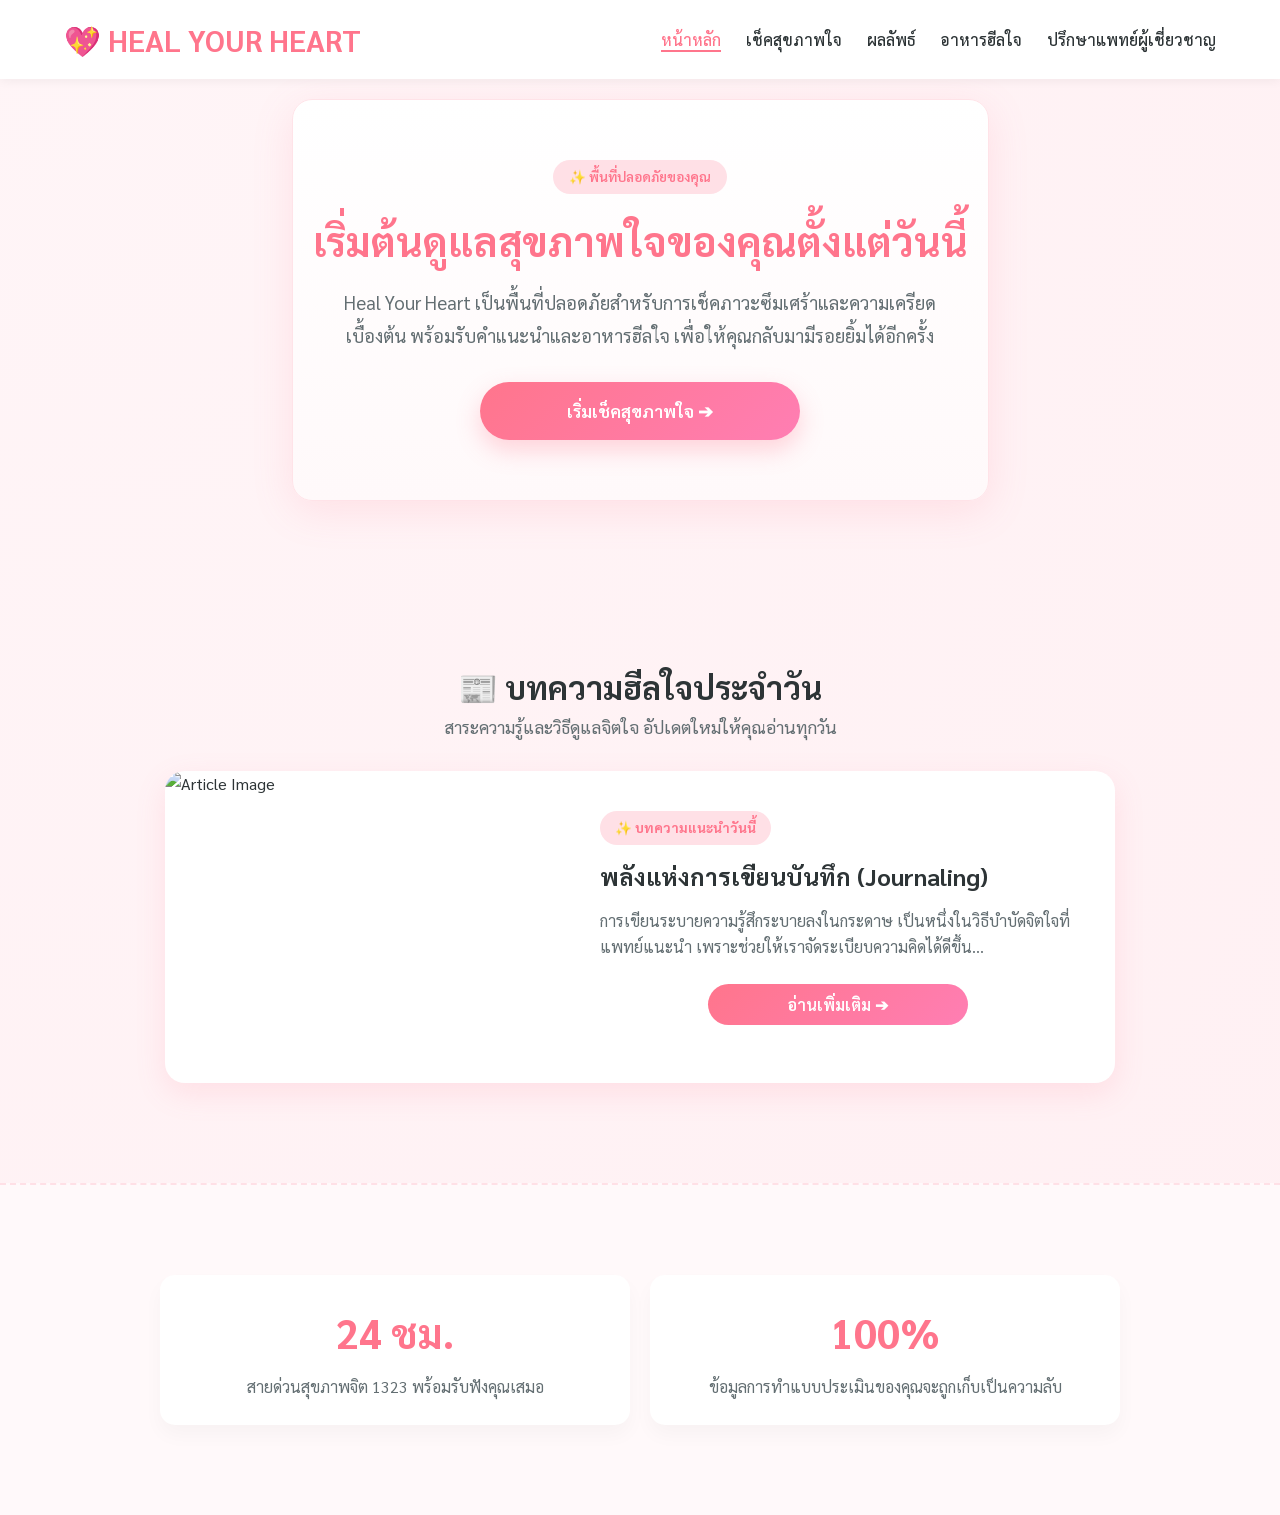
==== index.html @ ab22a63d "Update index.html" ====
<!DOCTYPE html>
<html lang="th">
<head>
    <meta charset="UTF-8">
    <meta name="viewport" content="width=device-width, initial-scale=1.0">
    <title>หน้าหลัก - Heal Your Heart</title>
    
    <link href="https://fonts.googleapis.com/css2?family=Mitr:wght@400;500;600;700&family=Sarabun:wght@300;400;500;600;700&display=swap" rel="stylesheet">
    
    <link rel="stylesheet" href="assets/css/style.css">
</head>
<body>
    <nav class="navbar">
        <div class="logo">
            <a href="index.html">💖 HEAL YOUR HEART</a>
        </div>
        
        <div class="hamburger" onclick="toggleMobileMenu()">☰</div>

        <ul class="nav-links">
            <li><a href="index.html" class="active">หน้าหลัก</a></li>
            <li><a href="assessment.html">เช็คสุขภาพใจ</a></li>
            <li><a href="result.html">ผลลัพธ์</a></li>
            <li><a href="food.html">อาหารฮีลใจ</a></li>
            <li><a href="contact.html">ปรึกษาแพทย์ผู้เชี่ยวชาญ</a></li>
        </ul>
    </nav>

    <div class="container fade-in" style="margin-top: 20px;">
        <div id="hero-card" class="card" style="padding: 60px 20px; text-align: center; background: linear-gradient(to bottom, #ffffff, #fff9fa); border: 1px solid #ffe3e8;">
            
            <span class="article-tag" style="background-color: #ffe0e6; color: #ff758c; padding: 6px 16px; border-radius: 20px; font-size: 0.85rem; font-weight: 600; margin-bottom: 20px; display: inline-block;">
                ✨ พื้นที่ปลอดภัยของคุณ
            </span>
            
            <h1 style="font-size: 2.5rem; color: var(--primary); margin-bottom: 20px; line-height: 1.3;">
                เริ่มต้นดูแลสุขภาพใจของคุณตั้งแต่วันนี้
            </h1>
            
            <p style="color: var(--text-muted); font-size: 1.15rem; max-width: 600px; margin: 0 auto 30px; line-height: 1.8;">
                 Heal Your Heart เป็นพื้นที่ปลอดภัยสำหรับการเช็คภาวะซึมเศร้าและความเครียดเบื้องต้น พร้อมรับคำแนะนำและอาหารฮีลใจ เพื่อให้คุณกลับมามีรอยยิ้มได้อีกครั้ง
            </p>
            
            <a href="assessment.html" class="btn-main" style="margin: 0 auto; font-size: 1.1rem; padding: 15px 40px; box-shadow: 0 10px 25px rgba(255, 117, 140, 0.3); display: inline-block;">
                เริ่มเช็คสุขภาพใจ ➔
            </a>
            
        </div>
    </div>

    <div class="container fade-in">
        <div class="text-center" style="margin-top: 50px; margin-bottom: 30px;">
            <h2 style="font-size: 2rem; color: var(--text-main);">📰 บทความฮีลใจประจำวัน</h2>
            <p style="color: var(--text-muted); font-size: 1.1rem;">สาระความรู้และวิธีดูแลจิตใจ อัปเดตใหม่ให้คุณอ่านทุกวัน</p>
        </div>

        <div id="daily-article-container">
            <div class="article-img">
                <img src="https://images.unsplash.com/photo-1506126613408-eca07ce68773?q=80&w=1000&auto=format&fit=crop" alt="ผ่อนคลายความเครียด">
            </div>
            <div class="article-content">
                <span class="article-tag">✨ บทความแนะนำวันนี้</span>
                <h3 class="article-title">5 วิธีรับมือกับความเครียดจากการทำงาน (Burnout)</h3>
                <p class="article-desc">ความเครียดเป็นเรื่องธรรมชาติ แต่เราสามารถจัดการได้ด้วยการพักเบรกสั้นๆ การจัดลำดับความสำคัญ และการฝึกหายใจเพื่อดึงสติกลับมา...</p>
                
                <a href="article-burnout.html" class="btn-main" style="margin: 0; min-width: 180px; display: inline-block;">อ่านเพิ่มเติม ➔</a>
            </div>
        </div>
    </div>

    <div class="stats-section fade-in" style="margin-top: 60px;">
        <div class="container">
            <div class="stat-card-group">
                <div class="stat-card">
                    <h3 style="font-size: 2.5rem; color: var(--primary); margin-bottom: 10px;">24 ชม.</h3>
                    <p style="color: var(--text-muted);">สายด่วนสุขภาพจิต 1323 พร้อมรับฟังคุณเสมอ</p>
                </div>
                <div class="stat-card">
                    <h3 style="font-size: 2.5rem; color: var(--primary); margin-bottom: 10px;">100%</h3>
                    <p style="color: var(--text-muted);">ข้อมูลการทำแบบประเมินของคุณจะถูกเก็บเป็นความลับ</p>
                </div>
            </div>
        </div>
    </div>

    <script src="assets/js/script.js"></script>
</body>
</html>
---- assets/css/style.css ----
/* ==========================================================================
   1. Variables & Reset
   ========================================================================== */
:root {
    --primary: #ff758c;
    --primary-gradient: linear-gradient(135deg, #ff758c 0%, #ff7eb3 100%);
    --bg-color: #fff0f3;
    --card-bg: #ffffff;
    --text-main: #2d3436;
    --text-muted: #636e72;
    --shadow: 0 10px 40px rgba(255, 117, 140, 0.15);
    --radius: 20px;
}

* {
    margin: 0; padding: 0; box-sizing: border-box;
    font-family: 'Sarabun', sans-serif;
}

body {
    background-color: var(--bg-color);
    background-image: radial-gradient(at top left, #fff5f7, transparent);
    color: var(--text-main);
    line-height: 1.6; min-height: 100vh;
    display: flex; flex-direction: column;
}

/* ==========================================================================
   2. Navigation (Navbar) & Logo
   ========================================================================== */
.navbar {
    background: rgba(255, 255, 255, 0.95);
    backdrop-filter: blur(10px);
    -webkit-backdrop-filter: blur(10px);
    padding: 1rem 5%;
    display: flex; justify-content: space-between; align-items: center;
    box-shadow: 0 2px 10px rgba(0,0,0,0.05);
    position: sticky; top: 0; z-index: 1000;
}

.logo {
    font-family: 'Mitr', sans-serif;
    font-size: 1.85rem; font-weight: 700;
    color: var(--primary); text-transform: uppercase;
    white-space: nowrap;
}

.logo a {
    text-decoration: none; color: inherit;
    display: flex; align-items: center; gap: 10px;
}

.nav-links { list-style: none; display: flex; gap: 25px; }
.nav-links a { text-decoration: none; color: var(--text-main); font-weight: 500; transition: 0.3s; }
.nav-links a:hover, .nav-links a.active { color: var(--primary); border-bottom: 2px solid var(--primary); }

.hamburger { display: none; font-size: 1.8rem; cursor: pointer; color: var(--primary); }

/* ==========================================================================
   3. Mobile Responsive (เมนูและโลโก้)
   ========================================================================== */
@media (max-width: 900px) {
    .hamburger { display: block; }
    .nav-links {
        display: none; position: absolute; top: 100%; left: 0; width: 100%;
        background: white; flex-direction: column;
        padding: 20px; box-shadow: 0 10px 20px rgba(0,0,0,0.1);
        text-align: center; gap: 15px;
    }
    .nav-links.active { display: flex; }
}

@media (max-width: 600px) {
    .navbar { padding: 0.8rem 4% !important; }
    .logo { font-size: 1.35rem !important; letter-spacing: -0.2px; }
    .logo a { gap: 6px; }
    .btn-main { min-width: 100% !important; max-width: 100%; }
    .radio-tile-group { flex-direction: column; }
    .grid-2-chart { grid-template-columns: 1fr; }
}

/* ==========================================================================
   4. UI Elements (Cards & Buttons)
   ========================================================================== */
.container { max-width: 1000px; margin: 40px auto; padding: 0 20px; flex: 1; }

.card { 
    background: var(--card-bg); padding: 40px; 
    border-radius: var(--radius); box-shadow: var(--shadow); 
    margin-bottom: 30px; 
}

.btn-main {
    display: block !important; margin: 0 auto 18px;
    background: var(--primary-gradient); color: white;
    padding: 14px 35px; border-radius: 50px; text-decoration: none;
    font-weight: 600; cursor: pointer; text-align: center;
    min-width: 260px; max-width: 320px; border: none; transition: 0.3s;
}

.btn-main:hover { transform: scale(1.05); box-shadow: 0 8px 25px rgba(255, 117, 140, 0.4); }

/* ==========================================================================
   5. Radio Tiles (แบบประเมิน)
   ========================================================================== */
.radio-tile-group { display: flex; gap: 15px; width: 100%; margin-top: 10px; }
.radio-tile-label { flex: 1; cursor: pointer; position: relative; }
.radio-tile-label input { position: absolute; opacity: 0; width: 0; height: 0; }
.radio-tile {
    display: flex; align-items: center; justify-content: center;
    width: 100%; min-height: 55px; padding: 15px;
    border: 2px solid #f1f2f6; border-radius: 12px;
    background-color: #ffffff; color: var(--text-muted);
    font-size: 1.1rem; font-weight: 500; transition: 0.2s;
}
.radio-tile-label input:checked + .radio-tile {
    background-color: var(--primary); border-color: var(--primary);
    color: white; transform: translateY(-3px); font-weight: bold;
}

/* ==========================================================================
   6. News & Stats (สถิติหน้าแรก)
   ========================================================================== */
#daily-article-container {
    max-width: 900px; margin: 0 auto; background: #fff;
    border-radius: var(--radius); box-shadow: 0 15px 40px rgba(0,0,0,0.08);
    overflow: hidden; display: flex; flex-wrap: wrap;
}
.stats-section { margin-top: 40px; padding: 50px 20px; background-color: #fff9fa; border-top: 2px dashed #ffe0e6; }
.stat-card-group { display: flex; flex-wrap: wrap; gap: 20px; justify-content: center; margin-bottom: 30px; }
.stat-card {
    flex: 1; min-width: 200px; background: white; padding: 25px; 
    border-radius: 15px; box-shadow: 0 10px 20px rgba(0,0,0,0.03); text-align: center;
}
.grid-2-chart { display: grid; grid-template-columns: 1fr 1fr; gap: 20px; }
.chart-container { background: white; padding: 25px; border-radius: 15px; box-shadow: 0 10px 20px rgba(0,0,0,0.03); margin-bottom: 20px; }

/* ==========================================================================
   7. Food Page (ส่วนตกแต่งหน้าอาหารฮีลใจ) 🍕
   ========================================================================== */
.food-grid { display: grid; grid-template-columns: repeat(auto-fit, minmax(300px, 1fr)); gap: 30px; }
.food-card {
    background: white; border-radius: 20px; overflow: hidden;
    box-shadow: 0 10px 20px rgba(0,0,0,0.05); transition: transform 0.3s;
    border: 1px solid rgba(255, 117, 140, 0.1); display: flex; flex-direction: column;
}
.food-card:hover { transform: translateY(-5px); box-shadow: 0 15px 30px rgba(255, 117, 140, 0.2); }
.food-header { background: #fff0f3; padding: 20px; text-align: center; border-bottom: 1px solid #ffe3e8; }
.food-icon { font-size: 4rem; display: block; margin-bottom: 10px; animation: float 3s ease-in-out infinite; }
.food-body { padding: 25px; flex: 1; display: flex; flex-direction: column; }
.food-benefit { color: #636e72; margin-bottom: 20px; font-size: 0.95rem; line-height: 1.6; }
.food-tip-box { background: #fdfdfd; border-left: 4px solid #ff758c; padding: 15px; border-radius: 5px; margin-top: auto; font-size: 0.9rem; }
.tip-label { color: #ff758c; font-weight: bold; display: block; margin-bottom: 5px; }

/* ==========================================================================
   8. Utilities & Animations
   ========================================================================== */
.hidden { display: none !important; }
.text-center { text-align: center; }
.fade-in { animation: fadeIn 0.8s ease-out forwards; }

@keyframes float {
    0%, 100% { transform: translateY(0px); }
    50% { transform: translateY(-10px); }
}

@keyframes fadeIn { 
    from { opacity: 0; transform: translateY(20px); } 
    to { opacity: 1; transform: translateY(0); } 
}
/* ==========================================================================
   บทความประจำวัน (Daily Article Card) - แก้ไขการจัดวาง
   ========================================================================== */
#daily-article-container {
    max-width: 950px; 
    margin: 0 auto; 
    background: #fff;
    border-radius: 20px; 
    box-shadow: 0 10px 30px rgba(255, 117, 140, 0.15);
    overflow: hidden; 
    display: flex; /* บังคับให้อยู่ข้างกัน */
    align-items: stretch; /* ให้ความสูง 2 ฝั่งเท่ากัน */
}

.article-img {
    flex: 1; 
    width: 50%; /* บังคับรูปกว้าง 50% บนจอคอม */
}

.article-img img {
    width: 100%; 
    height: 100%; 
    min-height: 350px; /* ให้รูปมีความสูงพอดี ไม่โดนตัดสั้นเกินไป */
    object-fit: cover; /* ให้รูปเต็มกรอบโดยไม่เสียสัดส่วน */
    display: block;
}

.article-content {
    flex: 1; 
    width: 50%;
    padding: 50px 40px; 
    display: flex; 
    flex-direction: column; 
    justify-content: center; /* ดันข้อความให้อยู่ตรงกลางแนวตั้ง */
    align-items: flex-start; /* จัดข้อความชิดซ้าย */
}

.article-tag {
    background-color: #ffe0e6; color: #ff758c;
    padding: 6px 16px; border-radius: 20px; font-size: 0.85rem; font-weight: 600;
    margin-bottom: 15px; display: inline-block;
}

.article-title {
    font-size: 1.6rem; color: #2d3436; margin-bottom: 15px; line-height: 1.4;
}

.article-desc {
    color: #636e72; margin-bottom: 25px; line-height: 1.6;
}

/* สำหรับหน้าจอมือถือ (ให้รูปอยู่บน ข้อความอยู่ล่าง) */
@media (max-width: 768px) {
    #daily-article-container {
        flex-direction: column; /* สั่งให้เรียงแนวตั้งบนมือถือ */
    }
    .article-img, .article-content {
        width: 100%; /* กว้างเต็มจอ */
    }
    .article-img img {
        min-height: 250px; /* ลดความสูงรูปลงนิดนึงในมือถือ */
    }
    .article-content { 
        padding: 30px 20px; 
        align-items: center; /* จัดตัวหนังสือและปุ่มให้อยู่กึ่งกลาง */
        text-align: center; 
    }
    .article-content .btn-main {
        margin: 0 auto !important; /* บังคับปุ่มอยู่ตรงกลาง */
    }
}
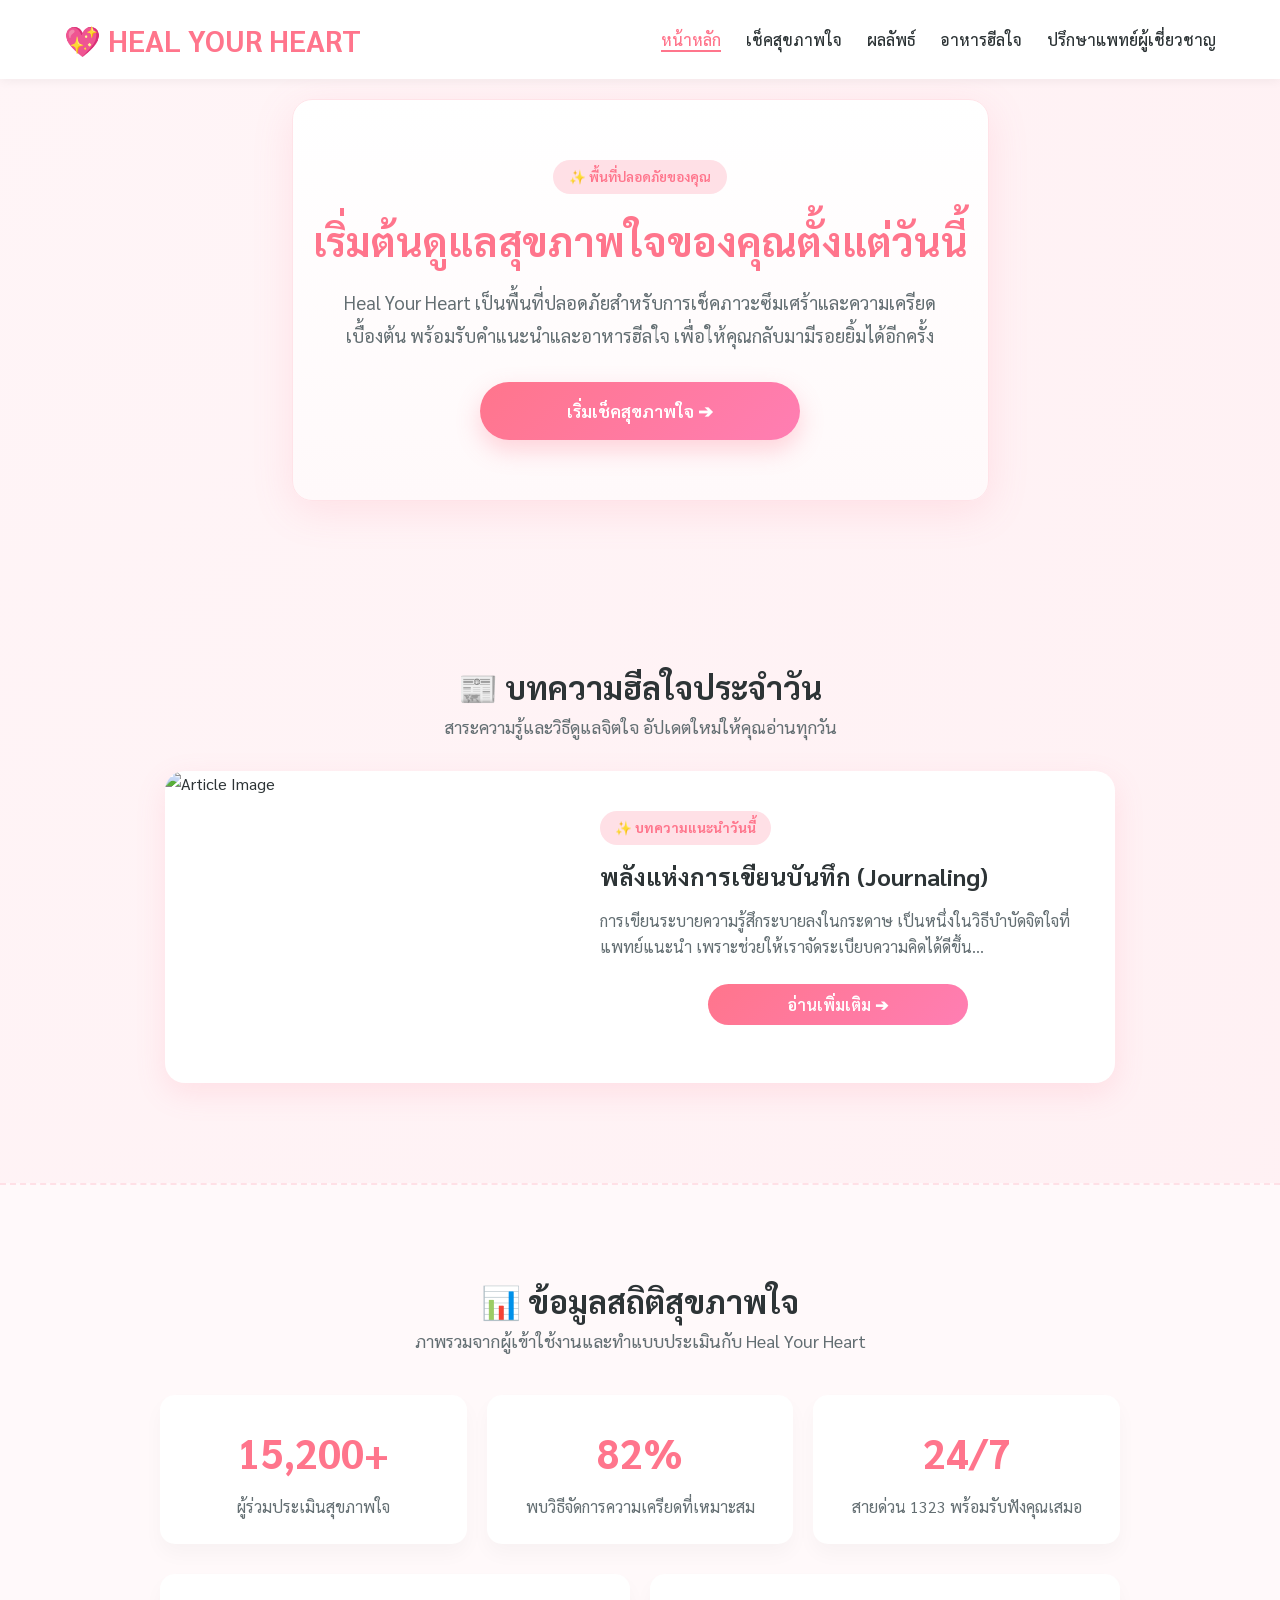
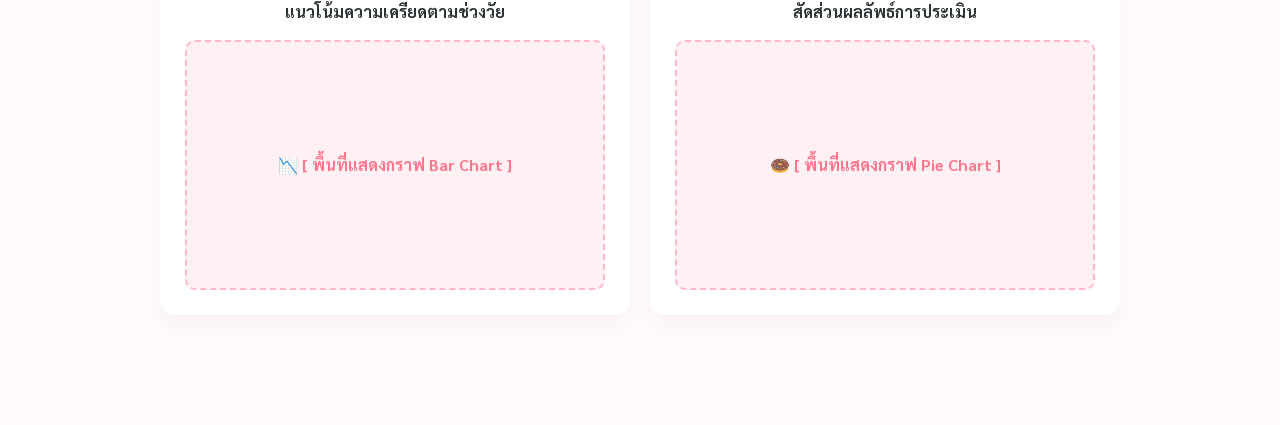
==== commit 163f4241: "Update index.html" ====
--- a/index.html
+++ b/index.html
@@ -63,23 +63,48 @@
                 <h3 class="article-title">5 วิธีรับมือกับความเครียดจากการทำงาน (Burnout)</h3>
                 <p class="article-desc">ความเครียดเป็นเรื่องธรรมชาติ แต่เราสามารถจัดการได้ด้วยการพักเบรกสั้นๆ การจัดลำดับความสำคัญ และการฝึกหายใจเพื่อดึงสติกลับมา...</p>
                 
-                <a href="article-burnout.html" class="btn-main" style="margin: 0; min-width: 180px; display: inline-block;">อ่านเพิ่มเติม ➔</a>
+                <a href="article-burnout.html" onclick="window.location.href='article-burnout.html'; return false;" class="btn-main" style="margin: 0; min-width: 180px; display: inline-block;">อ่านเพิ่มเติม ➔</a>
             </div>
         </div>
     </div>
 
     <div class="stats-section fade-in" style="margin-top: 60px;">
         <div class="container">
+            <div class="text-center" style="margin-bottom: 40px;">
+                <h2 style="font-size: 2rem; color: var(--text-main);">📊 ข้อมูลสถิติสุขภาพใจ</h2>
+                <p style="color: var(--text-muted); font-size: 1.1rem;">ภาพรวมจากผู้เข้าใช้งานและทำแบบประเมินกับ Heal Your Heart</p>
+            </div>
+
             <div class="stat-card-group">
                 <div class="stat-card">
-                    <h3 style="font-size: 2.5rem; color: var(--primary); margin-bottom: 10px;">24 ชม.</h3>
-                    <p style="color: var(--text-muted);">สายด่วนสุขภาพจิต 1323 พร้อมรับฟังคุณเสมอ</p>
+                    <h3 style="font-size: 2.5rem; color: var(--primary); margin-bottom: 10px;">15,200+</h3>
+                    <p style="color: var(--text-muted);">ผู้ร่วมประเมินสุขภาพใจ</p>
                 </div>
                 <div class="stat-card">
-                    <h3 style="font-size: 2.5rem; color: var(--primary); margin-bottom: 10px;">100%</h3>
-                    <p style="color: var(--text-muted);">ข้อมูลการทำแบบประเมินของคุณจะถูกเก็บเป็นความลับ</p>
+                    <h3 style="font-size: 2.5rem; color: var(--primary); margin-bottom: 10px;">82%</h3>
+                    <p style="color: var(--text-muted);">พบวิธีจัดการความเครียดที่เหมาะสม</p>
+                </div>
+                <div class="stat-card">
+                    <h3 style="font-size: 2.5rem; color: var(--primary); margin-bottom: 10px;">24/7</h3>
+                    <p style="color: var(--text-muted);">สายด่วน 1323 พร้อมรับฟังคุณเสมอ</p>
                 </div>
             </div>
+
+            <div class="grid-2-chart">
+                <div class="chart-container text-center">
+                    <h4 style="color: var(--text-main); margin-bottom: 15px;">แนวโน้มความเครียดตามช่วงวัย</h4>
+                    <div style="height: 250px; background: #fff0f3; border-radius: 10px; display: flex; align-items: center; justify-content: center; color: #ff758c; font-weight: bold; border: 2px dashed #ffb8c6;">
+                        📉 [ พื้นที่แสดงกราฟ Bar Chart ]
+                    </div>
+                </div>
+                <div class="chart-container text-center">
+                    <h4 style="color: var(--text-main); margin-bottom: 15px;">สัดส่วนผลลัพธ์การประเมิน</h4>
+                    <div style="height: 250px; background: #fff0f3; border-radius: 10px; display: flex; align-items: center; justify-content: center; color: #ff758c; font-weight: bold; border: 2px dashed #ffb8c6;">
+                        🍩 [ พื้นที่แสดงกราฟ Pie Chart ]
+                    </div>
+                </div>
+            </div>
+            
         </div>
     </div>
 
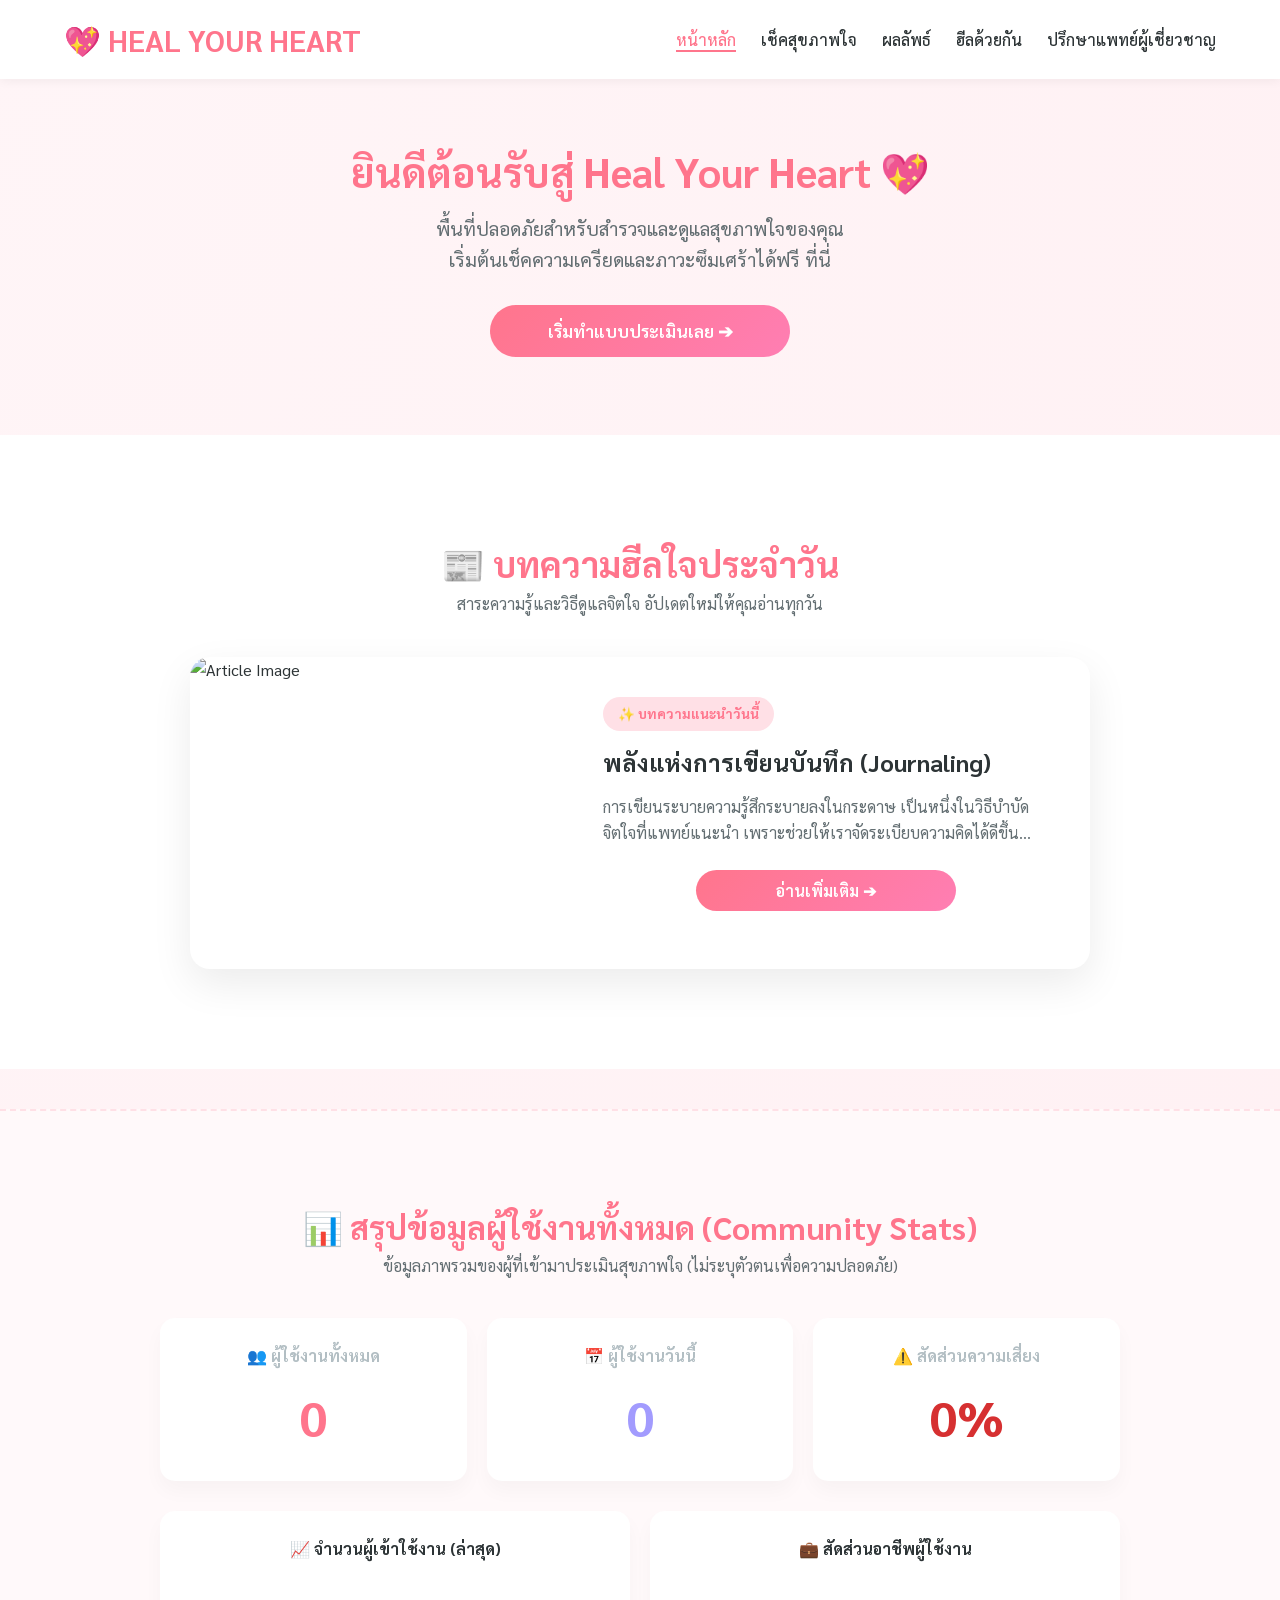
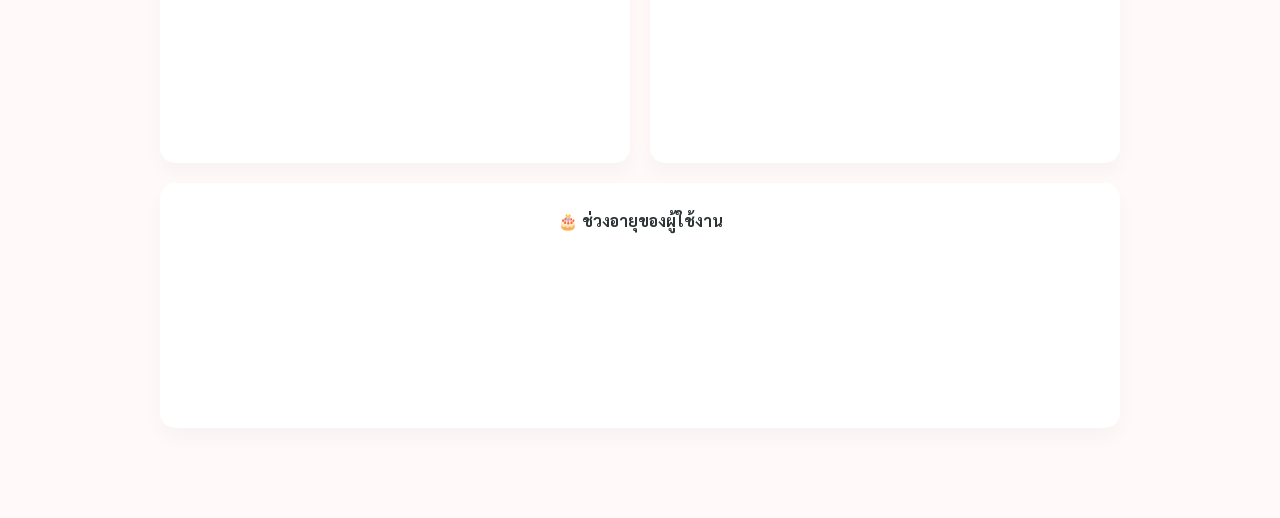
==== commit 80eeada8: "Update index.html" ====
--- a/index.html
+++ b/index.html
@@ -4,110 +4,95 @@
     <meta charset="UTF-8">
     <meta name="viewport" content="width=device-width, initial-scale=1.0">
     <title>หน้าหลัก - Heal Your Heart</title>
-    
-    <link href="https://fonts.googleapis.com/css2?family=Mitr:wght@400;500;600;700&family=Sarabun:wght@300;400;500;600;700&display=swap" rel="stylesheet">
-    
+    <link href="https://fonts.googleapis.com/css2?family=Sarabun:wght@300;400;500;600;700&display=swap" rel="stylesheet">
     <link rel="stylesheet" href="assets/css/style.css">
 </head>
 <body>
     <nav class="navbar">
         <div class="logo">
-            <a href="index.html">💖 HEAL YOUR HEART</a>
+            <a href="index.html" style="text-decoration: none; color: inherit;">💖 HEAL YOUR HEART</a>
         </div>
-        
-        <div class="hamburger" onclick="toggleMobileMenu()">☰</div>
-
         <ul class="nav-links">
             <li><a href="index.html" class="active">หน้าหลัก</a></li>
             <li><a href="assessment.html">เช็คสุขภาพใจ</a></li>
             <li><a href="result.html">ผลลัพธ์</a></li>
-            <li><a href="food.html">อาหารฮีลใจ</a></li>
-            <li><a href="contact.html">ปรึกษาแพทย์ผู้เชี่ยวชาญ</a></li>
+            <li><a href="heal.html">ฮีลด้วยกัน</a></li>
+            <li><a href="consult.html">ปรึกษาแพทย์ผู้เชี่ยวชาญ</a></li>
         </ul>
     </nav>
 
-    <div class="container fade-in" style="margin-top: 20px;">
-        <div id="hero-card" class="card" style="padding: 60px 20px; text-align: center; background: linear-gradient(to bottom, #ffffff, #fff9fa); border: 1px solid #ffe3e8;">
-            
-            <span class="article-tag" style="background-color: #ffe0e6; color: #ff758c; padding: 6px 16px; border-radius: 20px; font-size: 0.85rem; font-weight: 600; margin-bottom: 20px; display: inline-block;">
-                ✨ พื้นที่ปลอดภัยของคุณ
-            </span>
-            
-            <h1 style="font-size: 2.5rem; color: var(--primary); margin-bottom: 20px; line-height: 1.3;">
-                เริ่มต้นดูแลสุขภาพใจของคุณตั้งแต่วันนี้
-            </h1>
-            
-            <p style="color: var(--text-muted); font-size: 1.15rem; max-width: 600px; margin: 0 auto 30px; line-height: 1.8;">
-                 Heal Your Heart เป็นพื้นที่ปลอดภัยสำหรับการเช็คภาวะซึมเศร้าและความเครียดเบื้องต้น พร้อมรับคำแนะนำและอาหารฮีลใจ เพื่อให้คุณกลับมามีรอยยิ้มได้อีกครั้ง
-            </p>
-            
-            <a href="assessment.html" class="btn-main" style="margin: 0 auto; font-size: 1.1rem; padding: 15px 40px; box-shadow: 0 10px 25px rgba(255, 117, 140, 0.3); display: inline-block;">
-                เริ่มเช็คสุขภาพใจ ➔
+    <header class="fade-in" style="text-align: center; padding: 60px 20px;">
+        <h1 style="color: #ff758c; font-size: 2.5rem; margin-bottom: 10px;">ยินดีต้อนรับสู่ Heal Your Heart 💖</h1>
+        <p style="color: #636e72; font-size: 1.2rem; max-width: 600px; margin: 0 auto 30px;">
+            พื้นที่ปลอดภัยสำหรับสำรวจและดูแลสุขภาพใจของคุณ <br>
+            เริ่มต้นเช็คความเครียดและภาวะซึมเศร้าได้ฟรี ที่นี่
+        </p>
+        
+        <div style="text-align: center; width: 100%;">
+            <a href="assessment.html" class="btn-main" style="display: inline-block; font-size: 1.1rem; padding: 12px 40px; text-decoration: none; width: auto; min-width: 250px; max-width: 300px;">
+                เริ่มทำแบบประเมินเลย ➔
             </a>
-            
         </div>
-    </div>
+    </header>
 
-    <div class="container fade-in">
-        <div class="text-center" style="margin-top: 50px; margin-bottom: 30px;">
-            <h2 style="font-size: 2rem; color: var(--text-main);">📰 บทความฮีลใจประจำวัน</h2>
-            <p style="color: var(--text-muted); font-size: 1.1rem;">สาระความรู้และวิธีดูแลจิตใจ อัปเดตใหม่ให้คุณอ่านทุกวัน</p>
-        </div>
-
-        <div id="daily-article-container">
-            <div class="article-img">
-                <img src="https://images.unsplash.com/photo-1506126613408-eca07ce68773?q=80&w=1000&auto=format&fit=crop" alt="ผ่อนคลายความเครียด">
-            </div>
-            <div class="article-content">
-                <span class="article-tag">✨ บทความแนะนำวันนี้</span>
-                <h3 class="article-title">5 วิธีรับมือกับความเครียดจากการทำงาน (Burnout)</h3>
-                <p class="article-desc">ความเครียดเป็นเรื่องธรรมชาติ แต่เราสามารถจัดการได้ด้วยการพักเบรกสั้นๆ การจัดลำดับความสำคัญ และการฝึกหายใจเพื่อดึงสติกลับมา...</p>
-                
-                <a href="article-burnout.html" onclick="window.location.href='article-burnout.html'; return false;" class="btn-main" style="margin: 0; min-width: 180px; display: inline-block;">อ่านเพิ่มเติม ➔</a>
-            </div>
-        </div>
-    </div>
-
-    <div class="stats-section fade-in" style="margin-top: 60px;">
+    <section class="news-section fade-in" style="padding: 60px 20px; background-color: #ffffff;">
         <div class="container">
             <div class="text-center" style="margin-bottom: 40px;">
-                <h2 style="font-size: 2rem; color: var(--text-main);">📊 ข้อมูลสถิติสุขภาพใจ</h2>
-                <p style="color: var(--text-muted); font-size: 1.1rem;">ภาพรวมจากผู้เข้าใช้งานและทำแบบประเมินกับ Heal Your Heart</p>
+                <h2 style="color: #ff758c; font-size: 2.2rem;">📰 บทความฮีลใจประจำวัน</h2>
+                <p style="color: #636e72;">สาระความรู้และวิธีดูแลจิตใจ อัปเดตใหม่ให้คุณอ่านทุกวัน</p>
+            </div>
+            
+            <div id="daily-article-container" style="max-width: 900px; margin: 0 auto; background: #fff; border-radius: 20px; box-shadow: 0 15px 40px rgba(0,0,0,0.08); overflow: hidden; display: flex; flex-wrap: wrap;">
+                </div>
+        </div>
+    </section>
+
+    <section class="stats-section fade-in" style="margin-top: 40px; padding: 50px 20px; background-color: #fff9fa; border-top: 2px dashed #ffe0e6;">
+        <div class="container">
+            <div class="text-center" style="margin-bottom: 40px;">
+                <h2 style="color: #ff758c; font-size: 2rem;">📊 สรุปข้อมูลผู้ใช้งานทั้งหมด (Community Stats)</h2>
+                <p style="color: #636e72;">ข้อมูลภาพรวมของผู้ที่เข้ามาประเมินสุขภาพใจ (ไม่ระบุตัวตนเพื่อความปลอดภัย)</p>
             </div>
 
-            <div class="stat-card-group">
-                <div class="stat-card">
-                    <h3 style="font-size: 2.5rem; color: var(--primary); margin-bottom: 10px;">15,200+</h3>
-                    <p style="color: var(--text-muted);">ผู้ร่วมประเมินสุขภาพใจ</p>
+            <div style="display: flex; flex-wrap: wrap; gap: 20px; justify-content: center; margin-bottom: 30px;">
+                <div style="flex: 1; min-width: 200px; background: white; padding: 25px; border-radius: 15px; box-shadow: 0 10px 20px rgba(0,0,0,0.03); text-align: center;">
+                    <h4 style="color: #b2bec3; margin-bottom: 10px;">👥 ผู้ใช้งานทั้งหมด</h4>
+                    <h2 id="total-users" style="color: #ff758c; font-size: 3rem; margin: 0;">0</h2>
                 </div>
-                <div class="stat-card">
-                    <h3 style="font-size: 2.5rem; color: var(--primary); margin-bottom: 10px;">82%</h3>
-                    <p style="color: var(--text-muted);">พบวิธีจัดการความเครียดที่เหมาะสม</p>
+                <div style="flex: 1; min-width: 200px; background: white; padding: 25px; border-radius: 15px; box-shadow: 0 10px 20px rgba(0,0,0,0.03); text-align: center;">
+                    <h4 style="color: #b2bec3; margin-bottom: 10px;">📅 ผู้ใช้งานวันนี้</h4>
+                    <h2 id="daily-users" style="color: #a29bfe; font-size: 3rem; margin: 0;">0</h2>
                 </div>
-                <div class="stat-card">
-                    <h3 style="font-size: 2.5rem; color: var(--primary); margin-bottom: 10px;">24/7</h3>
-                    <p style="color: var(--text-muted);">สายด่วน 1323 พร้อมรับฟังคุณเสมอ</p>
+                <div style="flex: 1; min-width: 200px; background: white; padding: 25px; border-radius: 15px; box-shadow: 0 10px 20px rgba(0,0,0,0.03); text-align: center;">
+                    <h4 style="color: #b2bec3; margin-bottom: 10px;">⚠️ สัดส่วนความเสี่ยง</h4>
+                    <h2 id="risk-users" style="color: #d63031; font-size: 3rem; margin: 0;">0%</h2>
                 </div>
             </div>
 
-            <div class="grid-2-chart">
-                <div class="chart-container text-center">
-                    <h4 style="color: var(--text-main); margin-bottom: 15px;">แนวโน้มความเครียดตามช่วงวัย</h4>
-                    <div style="height: 250px; background: #fff0f3; border-radius: 10px; display: flex; align-items: center; justify-content: center; color: #ff758c; font-weight: bold; border: 2px dashed #ffb8c6;">
-                        📉 [ พื้นที่แสดงกราฟ Bar Chart ]
-                    </div>
+            <div style="display: flex; flex-wrap: wrap; gap: 20px;">
+                <div style="flex: 1; min-width: 300px; background: white; padding: 25px; border-radius: 15px; box-shadow: 0 10px 20px rgba(0,0,0,0.03);">
+                    <h4 style="text-align: center; color: #2d3436; margin-bottom: 20px;">📈 จำนวนผู้เข้าใช้งาน (ล่าสุด)</h4>
+                    <canvas id="dailyChart"></canvas>
                 </div>
-                <div class="chart-container text-center">
-                    <h4 style="color: var(--text-main); margin-bottom: 15px;">สัดส่วนผลลัพธ์การประเมิน</h4>
-                    <div style="height: 250px; background: #fff0f3; border-radius: 10px; display: flex; align-items: center; justify-content: center; color: #ff758c; font-weight: bold; border: 2px dashed #ffb8c6;">
-                        🍩 [ พื้นที่แสดงกราฟ Pie Chart ]
+                <div style="flex: 1; min-width: 300px; background: white; padding: 25px; border-radius: 15px; box-shadow: 0 10px 20px rgba(0,0,0,0.03);">
+                    <h4 style="text-align: center; color: #2d3436; margin-bottom: 20px;">💼 สัดส่วนอาชีพผู้ใช้งาน</h4>
+                    <canvas id="jobChart"></canvas>
+                </div>
+            </div>
+            
+            <div style="display: flex; flex-wrap: wrap; gap: 20px; margin-top: 20px;">
+                <div style="flex: 1; min-width: 100%; background: white; padding: 25px; border-radius: 15px; box-shadow: 0 10px 20px rgba(0,0,0,0.03);">
+                    <h4 style="text-align: center; color: #2d3436; margin-bottom: 20px;">🎂 ช่วงอายุของผู้ใช้งาน</h4>
+                    <div style="max-height: 300px; display: flex; justify-content: center;">
+                        <canvas id="ageChart"></canvas>
                     </div>
                 </div>
             </div>
-            
         </div>
-    </div>
+    </section>
 
+    <script src="https://cdn.jsdelivr.net/npm/chart.js"></script>
+    <script src="assets/js/data.js"></script>
     <script src="assets/js/script.js"></script>
 </body>
 </html>
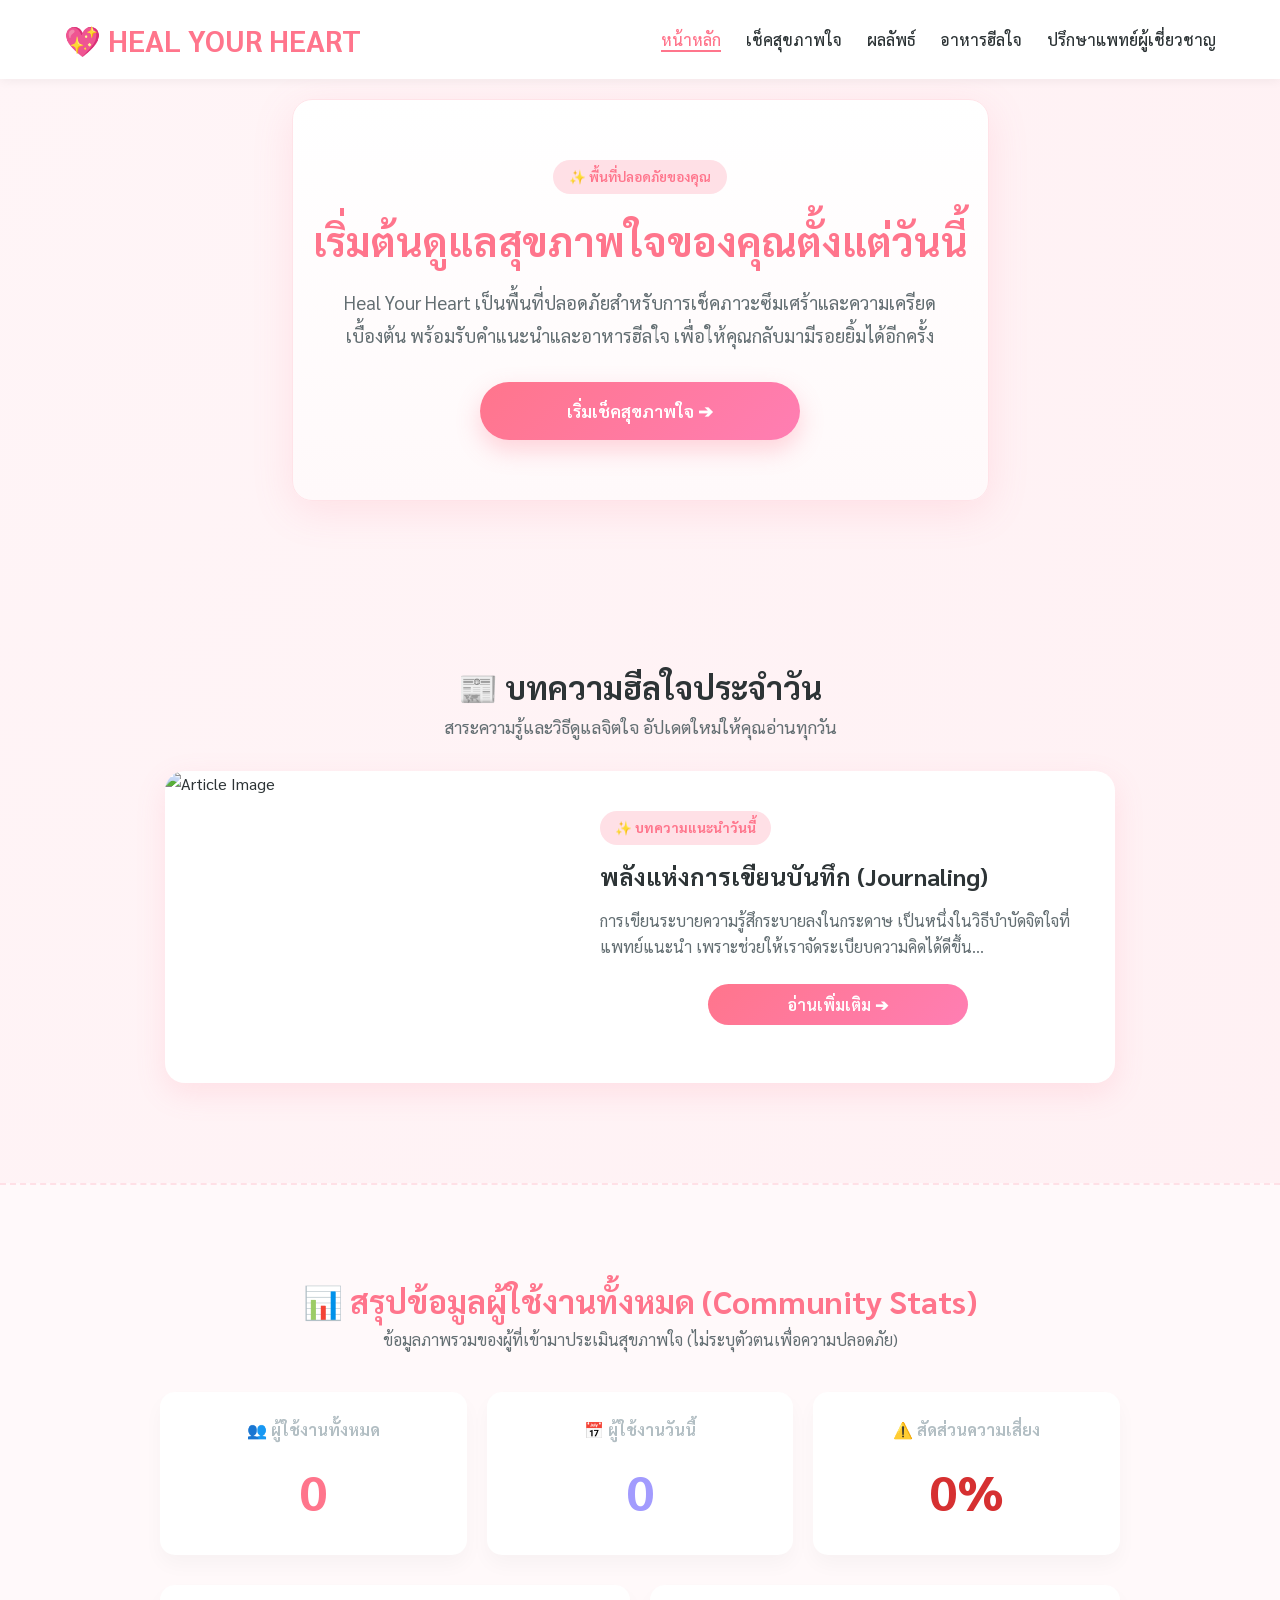
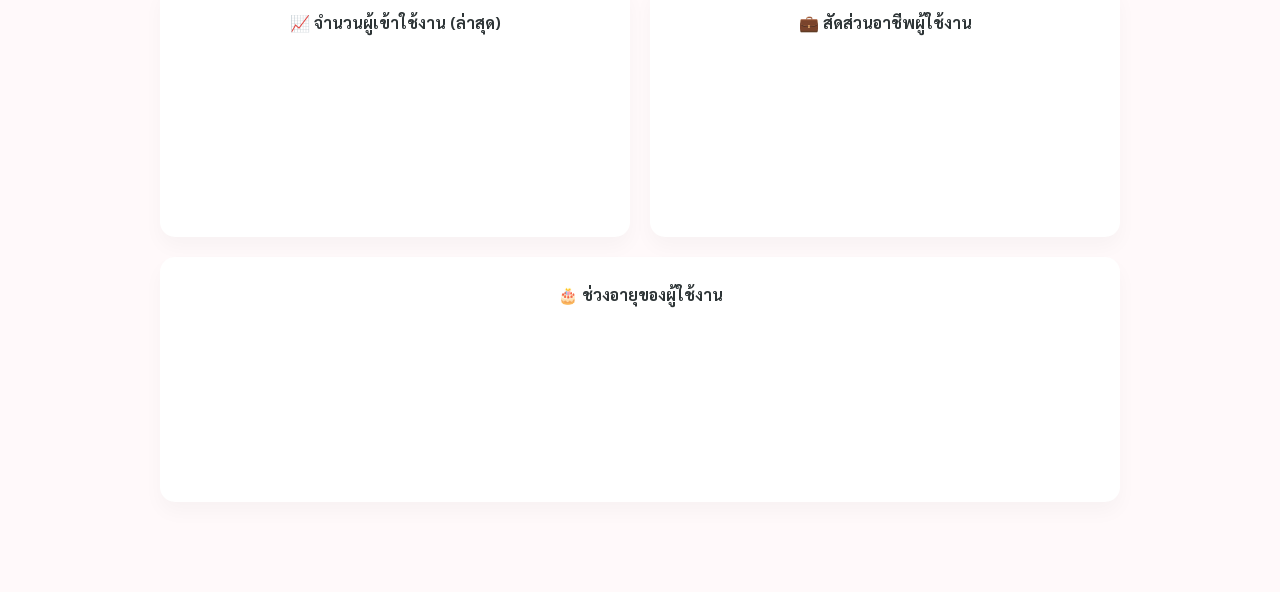
==== commit bf38666d: "Update index.html" ====
--- a/index.html
+++ b/index.html
@@ -4,50 +4,65 @@
     <meta charset="UTF-8">
     <meta name="viewport" content="width=device-width, initial-scale=1.0">
     <title>หน้าหลัก - Heal Your Heart</title>
-    <link href="https://fonts.googleapis.com/css2?family=Sarabun:wght@300;400;500;600;700&display=swap" rel="stylesheet">
+    
+    <link href="https://fonts.googleapis.com/css2?family=Mitr:wght@400;500;600;700&family=Sarabun:wght@300;400;500;600;700&display=swap" rel="stylesheet">
+    
     <link rel="stylesheet" href="assets/css/style.css">
 </head>
 <body>
     <nav class="navbar">
         <div class="logo">
-            <a href="index.html" style="text-decoration: none; color: inherit;">💖 HEAL YOUR HEART</a>
+            <a href="index.html">💖 HEAL YOUR HEART</a>
         </div>
+        
+        <div class="hamburger" onclick="toggleMobileMenu()">☰</div>
+
         <ul class="nav-links">
             <li><a href="index.html" class="active">หน้าหลัก</a></li>
             <li><a href="assessment.html">เช็คสุขภาพใจ</a></li>
             <li><a href="result.html">ผลลัพธ์</a></li>
-            <li><a href="heal.html">ฮีลด้วยกัน</a></li>
-            <li><a href="consult.html">ปรึกษาแพทย์ผู้เชี่ยวชาญ</a></li>
+            <li><a href="food.html">อาหารฮีลใจ</a></li>
+            <li><a href="contact.html">ปรึกษาแพทย์ผู้เชี่ยวชาญ</a></li>
         </ul>
     </nav>
 
-    <header class="fade-in" style="text-align: center; padding: 60px 20px;">
-        <h1 style="color: #ff758c; font-size: 2.5rem; margin-bottom: 10px;">ยินดีต้อนรับสู่ Heal Your Heart 💖</h1>
-        <p style="color: #636e72; font-size: 1.2rem; max-width: 600px; margin: 0 auto 30px;">
-            พื้นที่ปลอดภัยสำหรับสำรวจและดูแลสุขภาพใจของคุณ <br>
-            เริ่มต้นเช็คความเครียดและภาวะซึมเศร้าได้ฟรี ที่นี่
-        </p>
-        
-        <div style="text-align: center; width: 100%;">
-            <a href="assessment.html" class="btn-main" style="display: inline-block; font-size: 1.1rem; padding: 12px 40px; text-decoration: none; width: auto; min-width: 250px; max-width: 300px;">
-                เริ่มทำแบบประเมินเลย ➔
+    <div class="container fade-in" style="margin-top: 20px;">
+        <div id="hero-card" class="card" style="padding: 60px 20px; text-align: center; background: linear-gradient(to bottom, #ffffff, #fff9fa); border: 1px solid #ffe3e8;">
+            <span class="article-tag" style="background-color: #ffe0e6; color: #ff758c; padding: 6px 16px; border-radius: 20px; font-size: 0.85rem; font-weight: 600; margin-bottom: 20px; display: inline-block;">
+                ✨ พื้นที่ปลอดภัยของคุณ
+            </span>
+            <h1 style="font-size: 2.5rem; color: var(--primary); margin-bottom: 20px; line-height: 1.3;">
+                เริ่มต้นดูแลสุขภาพใจของคุณตั้งแต่วันนี้
+            </h1>
+            <p style="color: var(--text-muted); font-size: 1.15rem; max-width: 600px; margin: 0 auto 30px; line-height: 1.8;">
+                 Heal Your Heart เป็นพื้นที่ปลอดภัยสำหรับการเช็คภาวะซึมเศร้าและความเครียดเบื้องต้น พร้อมรับคำแนะนำและอาหารฮีลใจ เพื่อให้คุณกลับมามีรอยยิ้มได้อีกครั้ง
+            </p>
+            <a href="assessment.html" class="btn-main" style="margin: 0 auto; font-size: 1.1rem; padding: 15px 40px; box-shadow: 0 10px 25px rgba(255, 117, 140, 0.3); display: inline-block;">
+                เริ่มเช็คสุขภาพใจ ➔
             </a>
         </div>
-    </header>
+    </div>
 
-    <section class="news-section fade-in" style="padding: 60px 20px; background-color: #ffffff;">
-        <div class="container">
-            <div class="text-center" style="margin-bottom: 40px;">
-                <h2 style="color: #ff758c; font-size: 2.2rem;">📰 บทความฮีลใจประจำวัน</h2>
-                <p style="color: #636e72;">สาระความรู้และวิธีดูแลจิตใจ อัปเดตใหม่ให้คุณอ่านทุกวัน</p>
+    <div class="container fade-in">
+        <div class="text-center" style="margin-top: 50px; margin-bottom: 30px;">
+            <h2 style="font-size: 2rem; color: var(--text-main);">📰 บทความฮีลใจประจำวัน</h2>
+            <p style="color: var(--text-muted); font-size: 1.1rem;">สาระความรู้และวิธีดูแลจิตใจ อัปเดตใหม่ให้คุณอ่านทุกวัน</p>
+        </div>
+
+        <div id="daily-article-container">
+            <div class="article-img">
+                <img src="https://images.unsplash.com/photo-1506126613408-eca07ce68773?q=80&w=1000&auto=format&fit=crop" alt="ผ่อนคลายความเครียด">
             </div>
-            
-            <div id="daily-article-container" style="max-width: 900px; margin: 0 auto; background: #fff; border-radius: 20px; box-shadow: 0 15px 40px rgba(0,0,0,0.08); overflow: hidden; display: flex; flex-wrap: wrap;">
-                </div>
+            <div class="article-content">
+                <span class="article-tag">✨ บทความแนะนำวันนี้</span>
+                <h3 class="article-title">5 วิธีรับมือกับความเครียดจากการทำงาน (Burnout)</h3>
+                <p class="article-desc">ความเครียดเป็นเรื่องธรรมชาติ แต่เราสามารถจัดการได้ด้วยการพักเบรกสั้นๆ การจัดลำดับความสำคัญ และการฝึกหายใจเพื่อดึงสติกลับมา...</p>
+                <a href="article-burnout.html" onclick="window.location.href='article-burnout.html'; return false;" class="btn-main" style="margin: 0; min-width: 180px; display: inline-block;">อ่านเพิ่มเติม ➔</a>
+            </div>
         </div>
-    </section>
+    </div>
 
-    <section class="stats-section fade-in" style="margin-top: 40px; padding: 50px 20px; background-color: #fff9fa; border-top: 2px dashed #ffe0e6;">
+    <div class="stats-section fade-in" style="margin-top: 60px; padding: 50px 20px; background-color: #fff9fa; border-top: 2px dashed #ffe0e6;">
         <div class="container">
             <div class="text-center" style="margin-bottom: 40px;">
                 <h2 style="color: #ff758c; font-size: 2rem;">📊 สรุปข้อมูลผู้ใช้งานทั้งหมด (Community Stats)</h2>
@@ -89,7 +104,7 @@
                 </div>
             </div>
         </div>
-    </section>
+    </div>
 
     <script src="https://cdn.jsdelivr.net/npm/chart.js"></script>
     <script src="assets/js/data.js"></script>
